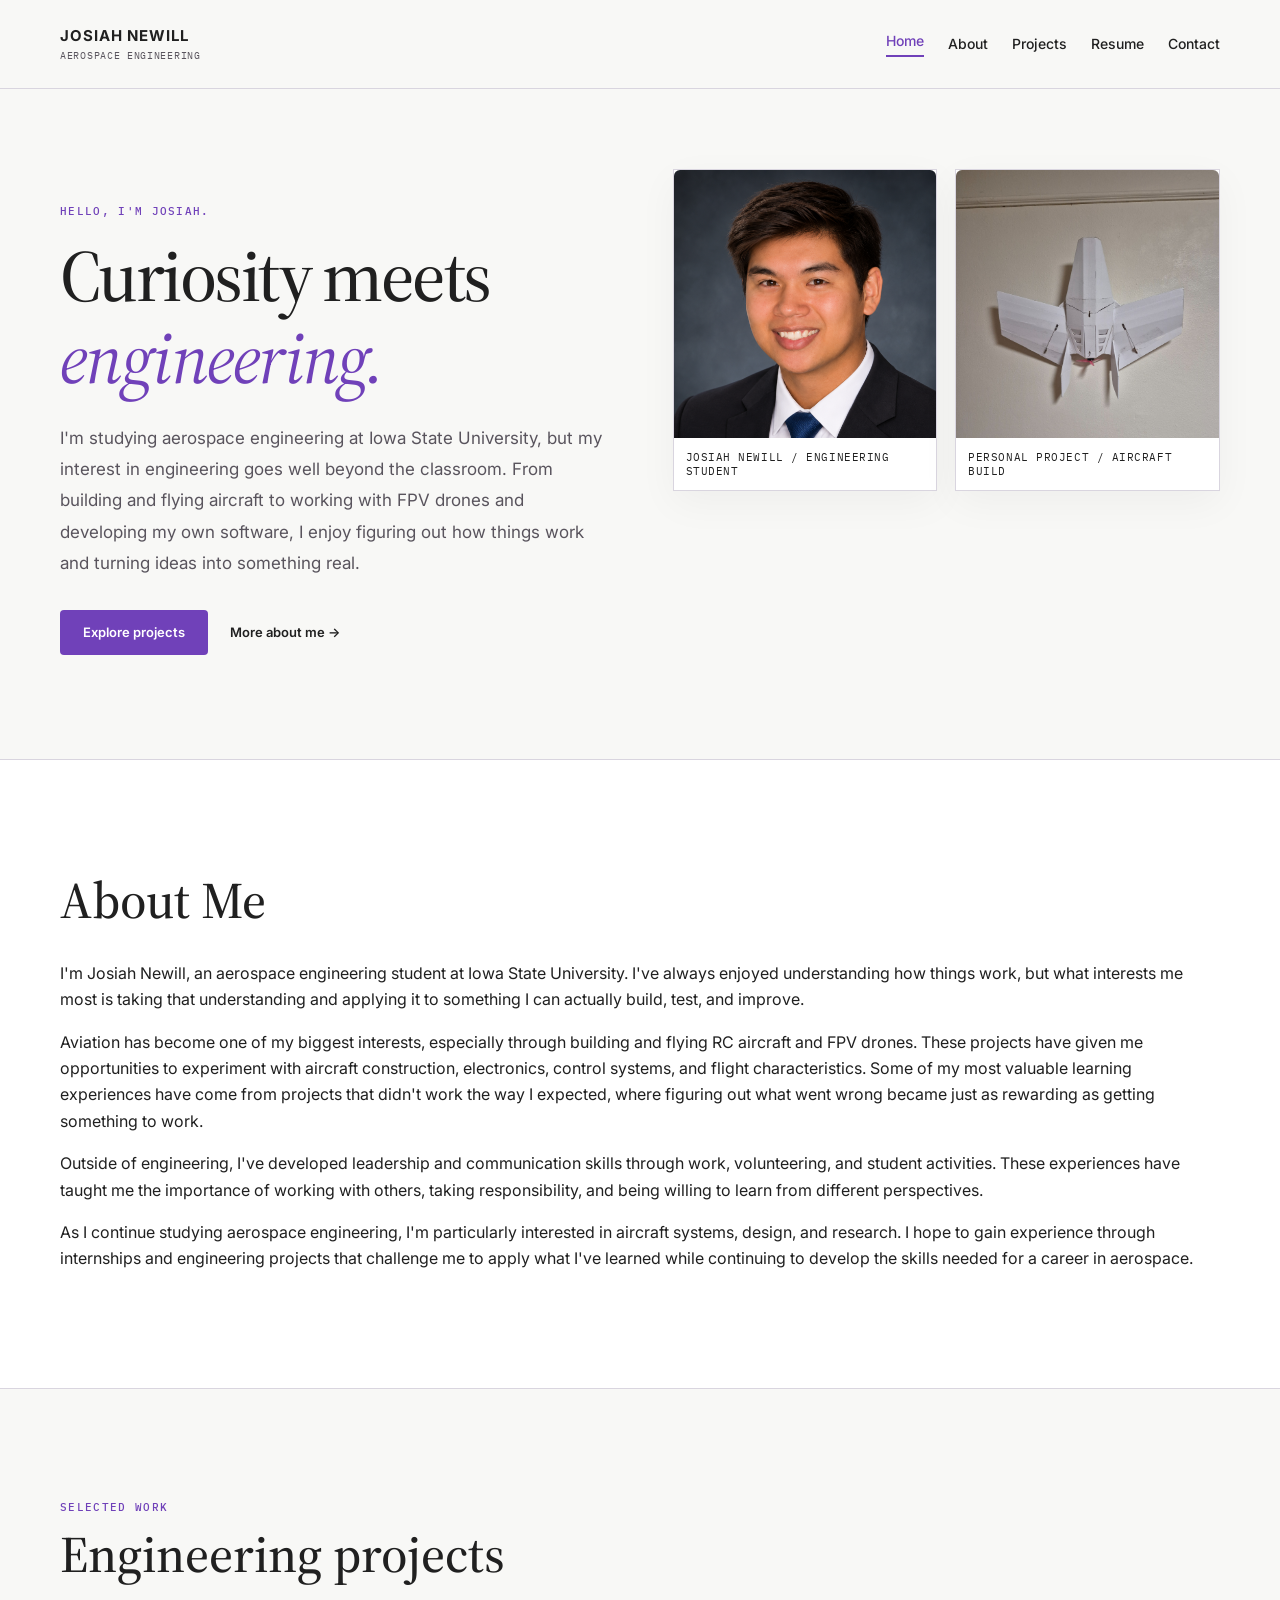
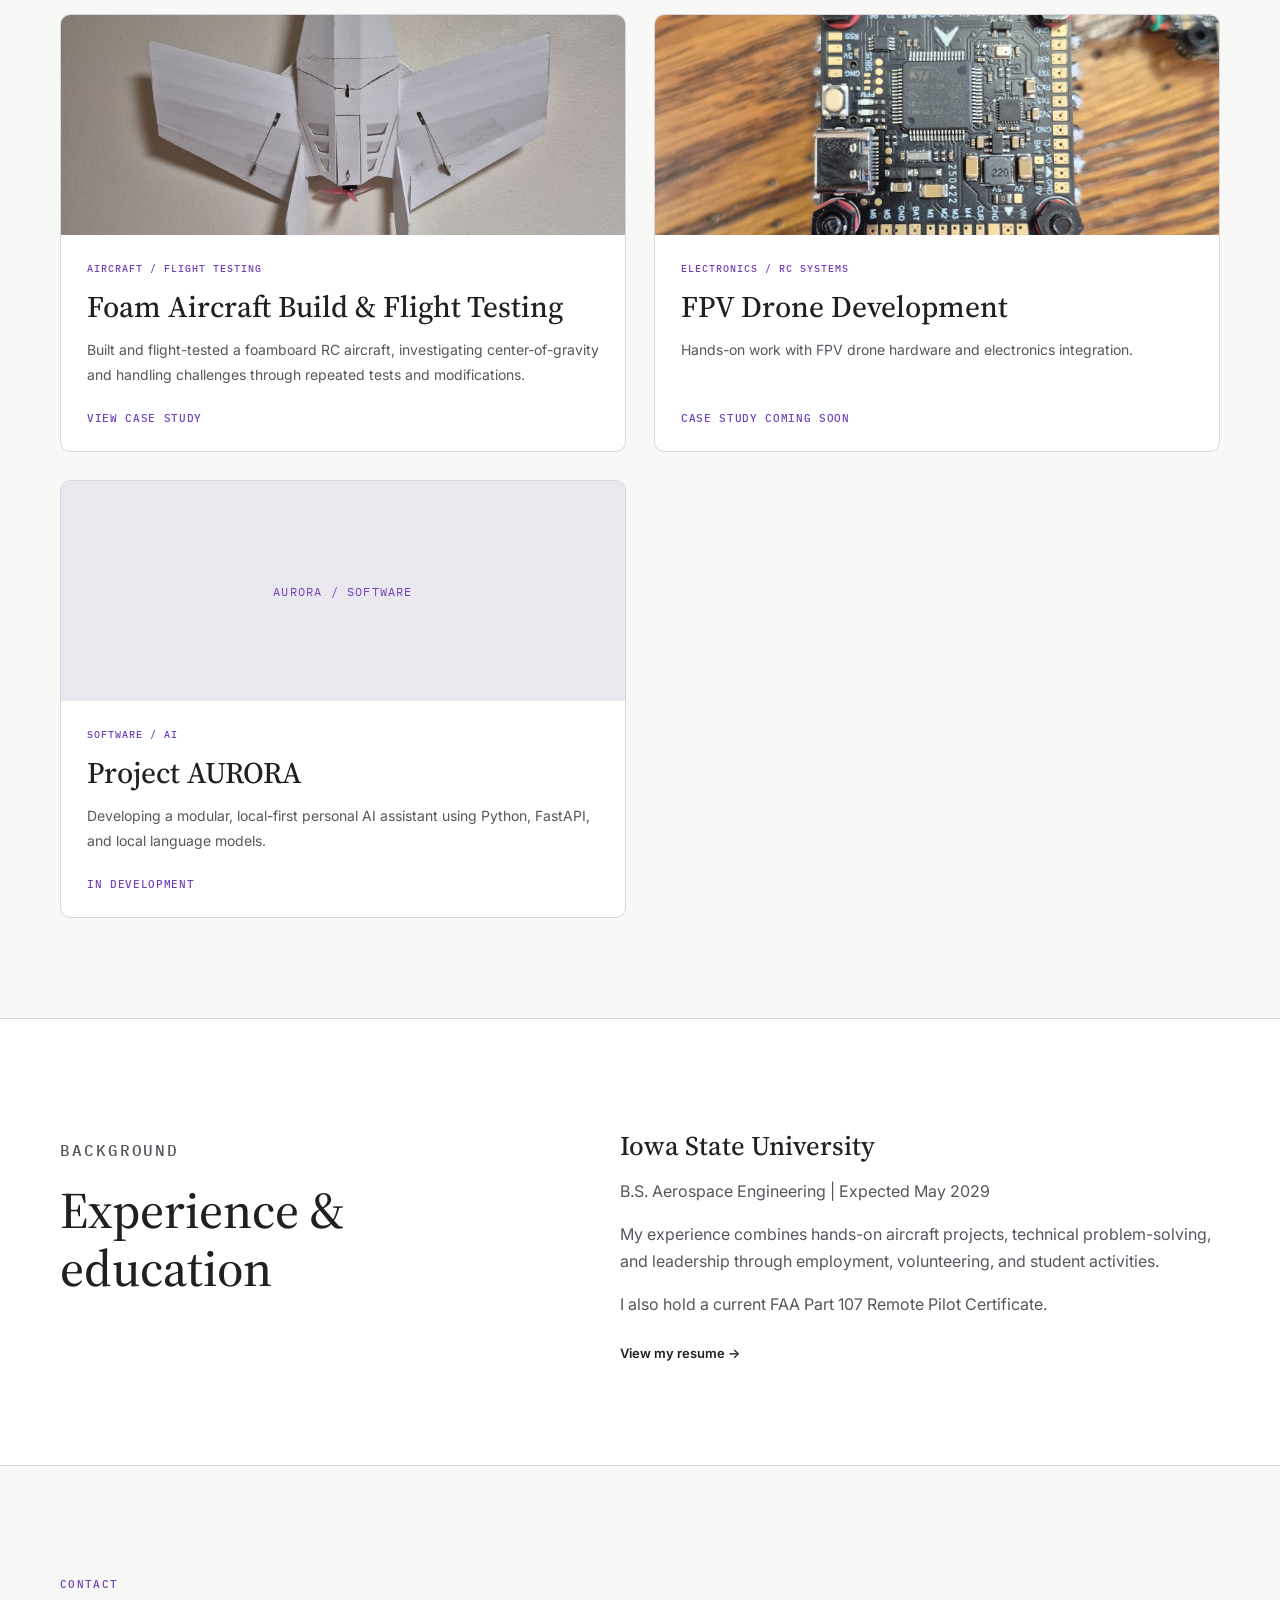
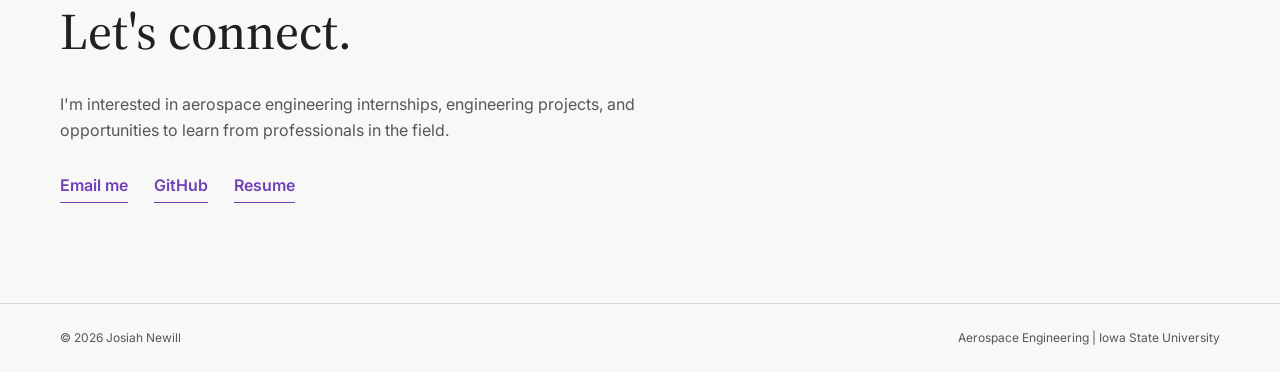
==== index.html @ d3ad71ed "Initial portfolio website deployment" ====
<!doctype html>
<html lang="en"><head><meta charset="utf-8"><meta name="viewport" content="width=device-width,initial-scale=1"><meta name="description" content="Josiah Newill  aerospace engineering student and hands-on builder."><title>Josiah Newill | Aerospace Engineering</title><link rel="preconnect" href="https://fonts.googleapis.com"><link rel="preconnect" href="https://fonts.gstatic.com" crossorigin><link href="https://fonts.googleapis.com/css2?family=Inter:wght@400;500;600;700&family=Source+Serif+4:wght@400;500;600&family=IBM+Plex+Mono:wght@400;500&display=swap" rel="stylesheet"><link rel="stylesheet" href="css/style.css"><script defer src="js/main.js"></script></head>
<body><header class="site-header">
  <nav class="container nav" aria-label="Main navigation">
    <a class="brand" href="index.html#home"><strong>JOSIAH NEWILL</strong><small>AEROSPACE ENGINEERING</small></a>
    <div class="nav-links">
      <a href="index.html#home" aria-current="page">Home</a>
      <a href="index.html#about">About</a>
      <a href="index.html#projects">Projects</a>
      <a href="resume.html">Resume</a>
      <a href="index.html#contact">Contact</a>
    </div>
  </nav>
</header>
<main><section id="home" class="hero container"><div class="hero-copy"><p class="eyebrow">HELLO, I'M JOSIAH.</p><h1>Curiosity meets <em>engineering.</em></h1><p class="hero-description">I'm studying aerospace engineering at Iowa State University, but my interest in engineering goes well beyond the classroom. From building and flying aircraft to working with FPV drones and developing my own software, I enjoy figuring out how things work and turning ideas into something real.</p><div class="actions"><a class="button" href="#projects">Explore projects</a><a class="text-link" href="#about">More about me &rarr;</a></div></div><div class="hero-gallery"><figure class="hero-photo portrait-photo"><img src="assets/portrait.png" alt="Portrait of Josiah Newill" data-fallback="Portrait photo"><figcaption>JOSIAH NEWILL / ENGINEERING STUDENT</figcaption></figure><figure class="hero-photo aircraft-photo"><img src="assets/foam-aircraft.jpg" alt="Foamboard RC aircraft" data-fallback="Foam aircraft photo"><figcaption>PERSONAL PROJECT / AIRCRAFT BUILD</figcaption></figure></div></section>
<section id="about" class="section alt">
  <div class="container">
    <div class="section-heading">
      <h2>About Me</h2>
    </div>

    <div class="about-narrative">
      <p>
        I'm Josiah Newill, an aerospace engineering student
        at Iowa State University. I've always enjoyed
        understanding how things work, but what interests
        me most is taking that understanding and applying
        it to something I can actually build, test, and improve.
      </p>

      <p>
        Aviation has become one of my biggest interests,
        especially through building and flying RC aircraft
        and FPV drones. These projects have given me
        opportunities to experiment with aircraft construction,
        electronics, control systems, and flight characteristics.
        Some of my most valuable learning experiences have come
        from projects that didn't work the way I expected,
        where figuring out what went wrong became just as
        rewarding as getting something to work.
      </p>

      <p>
        Outside of engineering, I've developed leadership
        and communication skills through work, volunteering,
        and student activities. These experiences have taught
        me the importance of working with others, taking
        responsibility, and being willing to learn from
        different perspectives.
      </p>

      <p>
        As I continue studying aerospace engineering,
        I'm particularly interested in aircraft systems,
        design, and research. I hope to gain experience
        through internships and engineering projects that
        challenge me to apply what I've learned while
        continuing to develop the skills needed for a
        career in aerospace.
      </p>
    </div>
  </div>
</section>
<section id="projects" class="section"><div class="container"><p class="eyebrow">SELECTED WORK</p><h2>Engineering projects</h2><div class="project-grid"><article class="project-card"><a class="project-card-link" href="projects/foam-aircraft.html"><div class="project-image"><img src="assets/foam-aircraft.jpg" alt="Foamboard aircraft" data-fallback="Foam Aircraft"></div><div class="project-content"><p class="eyebrow">AIRCRAFT / FLIGHT TESTING</p><h3>Foam Aircraft Build &amp; Flight Testing</h3><p>Built and flight-tested a foamboard RC aircraft, investigating center-of-gravity and handling challenges through repeated tests and modifications.</p><span class="project-details">VIEW CASE STUDY </span></div></a></article><article class="project-card"><div class="project-image"><img src="assets/fpv-electronics.jpg" alt="FPV drone electronics" data-fallback="FPV Drone"></div><div class="project-content"><p class="eyebrow">ELECTRONICS / RC SYSTEMS</p><h3>FPV Drone Development</h3><p>Hands-on work with FPV drone hardware and electronics integration.</p><span class="project-details">CASE STUDY COMING SOON</span></div></article><article class="project-card"><div class="project-image placeholder"><span>AURORA / SOFTWARE</span></div><div class="project-content"><p class="eyebrow">SOFTWARE / AI</p><h3>Project AURORA</h3><p>Developing a modular, local-first personal AI assistant using Python, FastAPI, and local language models.</p><span class="project-details">IN DEVELOPMENT</span></div></article></div></div></section>
<section id="resume" class="section alt">
  <div class="container section-grid">
    <div>
      <p class="eyebrow">BACKGROUND</p>
      <h2>Experience &amp; education</h2>
    </div>
    <div class="home-background">
      <h3>Iowa State University</h3>
      <p>B.S. Aerospace Engineering | Expected May 2029</p>
      <p>
        My experience combines hands-on aircraft projects,
        technical problem-solving, and leadership through
        employment, volunteering, and student activities.
      </p>
      <p>
        I also hold a current FAA Part 107 Remote Pilot Certificate.
      </p>
      <a class="text-link" href="resume.html">
        View my resume &rarr;
      </a>
    </div>
  </div>
</section>
<section id="contact" class="section">
  <div class="container contact">
    <p class="eyebrow">CONTACT</p>
    <h2>Let's connect.</h2>
    <p>
      I'm interested in aerospace engineering internships,
      engineering projects, and opportunities to learn
      from professionals in the field.
    </p>

    <div class="home-contact-links">
      <a href="mailto:josiah.newill3@gmail.com">
        Email me
      </a>
      <a href="https://github.com/JPNewill"
         target="_blank"
         rel="noopener noreferrer">
        GitHub
      </a>
      <a href="resume.html">
        Resume
      </a>
    </div>
  </div>
</section></main><footer class="footer">
  <div class="container footer-inner">
    <span>&copy; <span id="year"></span> Josiah Newill</span>
    <span>Aerospace Engineering | Iowa State University</span>
  </div>
</footer></body></html>
---- css/style.css ----
:root{--bg:#F8F8F6;--surface:#FFFFFF;--text:#202020;--muted:#59545D;--accent:#7041B9;--border:#D9D5DF}html[data-theme="dark"]{--bg:#151515;--surface:#242228;--text:#F2EFF5;--muted:#B9B2BF;--accent:#B18AE8;--border:#403B46}*{box-sizing:border-box}html{scroll-behavior:smooth}body{margin:0;background:var(--bg);color:var(--text);font-family:Inter,Arial,sans-serif;line-height:1.65}a{color:inherit;text-decoration:none}a:hover{color:var(--accent)}img{max-width:100%}.container{width:min(1160px,calc(100% - 44px));margin-inline:auto}.site-header{background:var(--bg);border-bottom:1px solid var(--border);position:sticky;top:0;z-index:10}.nav{display:flex;align-items:center;justify-content:space-between;gap:20px;min-height:82px}.brand{display:flex;flex-direction:column;line-height:1.35}.brand strong{font-size:14px;letter-spacing:.1em}.brand small{font:10px 'IBM Plex Mono',monospace;letter-spacing:.08em;color:var(--muted)}.nav-links{display:flex;gap:24px;flex-wrap:wrap;font-size:13px}.theme-toggle{border:1px solid var(--border);background:var(--surface);color:var(--text);border-radius:50%;width:38px;height:38px;cursor:pointer}.eyebrow{color:var(--accent);font:500 11px 'IBM Plex Mono',monospace;letter-spacing:.12em;text-transform:uppercase}h1,h2,h3{font-family:'Source Serif 4',Georgia,serif;font-weight:500;line-height:1.13}h1{font-size:clamp(44px,5.7vw,80px);letter-spacing:-.035em;margin:16px 0 24px}h1 em{color:var(--accent);font-weight:400}h2{font-size:clamp(35px,4vw,54px);margin:12px 0 30px}h3{font-size:27px;margin:12px 0}.hero{display:grid;grid-template-columns:1fr 1fr;gap:65px;align-items:center;min-height:670px;padding-block:75px}.hero-description{font-size:17px;color:var(--muted);max-width:590px;line-height:1.85}.actions{display:flex;align-items:center;gap:22px;flex-wrap:wrap;margin-top:30px}.button{display:inline-block;padding:12px 23px;background:var(--accent);color:#fff;border-radius:4px;font-weight:600;font-size:13px}.button:hover{color:#fff;filter:brightness(1.12)}.text-link{font-size:13px;font-weight:600}.hero-gallery{position:relative;min-height:510px}.hero-photo{margin:0;position:absolute;overflow:hidden;background:var(--surface);border:1px solid var(--border);box-shadow:0 12px 38px #0000000b}.hero-photo img{display:block;width:100%;height:100%;object-fit:cover}.hero-photo figcaption{position:absolute;bottom:0;left:0;right:0;background:var(--surface);font:10px 'IBM Plex Mono',monospace;padding:12px;letter-spacing:.03em}.portrait-photo{width:69%;height:440px;top:0;left:0}.portrait-photo img{object-position:center 30%}.aircraft-photo{width:58%;height:255px;bottom:0;right:0}.section{padding-block:100px}.alt{background:var(--surface);border-block:1px solid var(--border)}.section-grid{display:grid;grid-template-columns:1fr 1.25fr;gap:80px}.section-grid p{color:var(--muted);font-size:16px;line-height:1.9}.project-grid{display:grid;grid-template-columns:repeat(3,minmax(0,1fr));gap:24px}.project-card{background:var(--surface);border:1px solid var(--border);border-radius:7px;overflow:hidden}.project-card-link{display:block;height:100%}.project-image{height:220px;background:#e5e0eb;overflow:hidden}.project-image img{width:100%;height:100%;object-fit:cover;display:block}.project-image.placeholder{display:flex;align-items:center;justify-content:center;color:#7041B9;font:12px 'IBM Plex Mono',monospace;letter-spacing:.1em}.project-content{padding:24px}.project-content>p:not(.eyebrow){color:var(--muted);font-size:14px}.project-details{display:inline-block;margin-top:12px;color:var(--accent);font:500 11px 'IBM Plex Mono',monospace}.muted{color:var(--muted)}.contact{max-width:1160px}.contact>p:not(.eyebrow){max-width:600px;color:var(--muted)}.footer{border-top:1px solid var(--border);padding:24px 0}.footer-inner{display:flex;justify-content:space-between;gap:15px;color:var(--muted);font-size:12px}.case-study{padding-block:55px 110px}.back-link{color:var(--accent);font:500 12px 'IBM Plex Mono',monospace}.case-header{max-width:900px;padding-block:60px 45px}.case-header h1{font-size:clamp(44px,5.5vw,76px)}.case-lead{font-size:20px;line-height:1.75;color:var(--muted)}.case-hero-image{margin:0 0 75px}.case-hero-image img{display:block;width:100%;max-height:650px;object-fit:contain;background:var(--surface);border:1px solid var(--border);border-radius:10px}.case-hero-image figcaption{margin-top:12px;color:var(--muted);font-size:12px}.case-layout{display:grid;grid-template-columns:230px minmax(0,1fr);gap:85px;align-items:start}.case-sidebar{position:sticky;top:110px;border-top:1px solid var(--border);padding-top:20px}.case-sidebar dl{margin:0}.case-sidebar dt{margin-top:18px;color:var(--muted);font-size:12px}.case-sidebar dd{margin:3px 0;font-size:14px;font-weight:500}.case-body{max-width:740px}.case-narrative{padding-bottom:45px}.case-narrative p{font-size:16px;line-height:1.95;color:var(--muted);margin:0 0 24px}.spec-section{padding-block:45px 55px;border-top:1px solid var(--border)}.spec-section h2{font-size:clamp(30px,3vw,42px)}.spec-table-wrap{overflow-x:auto}.spec-table{width:100%;border-collapse:collapse;font-size:14px}.spec-table th,.spec-table td{padding:13px 10px;border-bottom:1px solid var(--border);text-align:left}.spec-table th{width:42%;color:var(--muted);font-weight:500}.missing-image{display:flex!important;align-items:center;justify-content:center;background:var(--surface);color:var(--muted);font:12px 'IBM Plex Mono',monospace;padding:25px;text-align:center;min-height:100%}.project-card-link:focus-visible,.back-link:focus-visible,.theme-toggle:focus-visible{outline:3px solid var(--accent);outline-offset:3px}@media(max-width:900px){.hero{grid-template-columns:1fr;gap:30px}.hero-gallery{min-height:470px;max-width:650px;width:100%}.project-grid{grid-template-columns:repeat(2,minmax(0,1fr))}.case-layout{grid-template-columns:1fr;gap:35px}.case-sidebar{position:static}.section-grid{grid-template-columns:1fr;gap:10px}}@media(max-width:600px){.nav{flex-wrap:wrap;padding-block:14px}.nav-links{order:3;width:100%;gap:15px}.hero{padding-block:50px;min-height:0}.hero-gallery{min-height:350px}.portrait-photo{height:315px}.aircraft-photo{height:175px}.section{padding-block:70px}.project-grid{grid-template-columns:1fr}.case-header{padding-block:40px}.case-hero-image{margin-bottom:45px}.footer-inner{flex-wrap:wrap}}

/* BEGIN NON-OVERLAPPING HERO */

/* Two photographs in a clean grid */
.hero-gallery {
    display: grid !important;
    grid-template-columns: repeat(2, minmax(0, 1fr)) !important;
    gap: 18px !important;
    align-items: start !important;
    position: relative;
}

/* Remove overlapping and offsets */
.hero-gallery .hero-photo {
    position: relative !important;
    top: auto !important;
    right: auto !important;
    bottom: auto !important;
    left: auto !important;
    transform: none !important;
    margin: 0 !important;
    width: 100% !important;
    max-width: none !important;
    min-width: 0 !important;
    height: auto !important;
    grid-column: auto !important;
    grid-row: auto !important;
}

/* Consistent image presentation */
.hero-gallery .hero-photo img {
    display: block;
    width: 100%;
    height: 320px;
    object-fit: cover;
    border-radius: 6px;
}

/* Keep portrait centered */
.hero-gallery .portrait-photo img {
    object-position: center 25%;
}

/* Show aircraft clearly */
.hero-gallery .aircraft-photo img {
    object-position: center;
}

/* Captions */
.hero-gallery figcaption {
    margin-top: 10px;
    font-size: 11px;
    letter-spacing: 0.05em;
}

/* Mobile layout */
@media (max-width: 650px) {
    .hero-gallery {
        grid-template-columns: 1fr !important;
    }

    .hero-gallery .hero-photo img {
        height: 300px;
    }
}

/* END NON-OVERLAPPING HERO */

/* BEGIN REFINED PROJECT CARDS */

/* Project gallery */
.project-grid {
    display: grid;
    grid-template-columns: repeat(2, minmax(0, 1fr));
    gap: 28px;
    align-items: stretch;
}

/* Individual cards */
.project-grid .project-card {
    display: flex;
    flex-direction: column;
    min-width: 0;
    height: 100%;
    overflow: hidden;
    border: 1px solid var(--border, #D9D5DF);
    border-radius: 10px;
    background: var(--surface, #FFFFFF);
    transition:
        transform 0.25s ease,
        box-shadow 0.25s ease,
        border-color 0.25s ease;
}

.project-grid .project-card:hover {
    transform: translateY(-4px);
    border-color: var(--accent, #7041B9);
    box-shadow: 0 14px 34px rgba(0, 0, 0, 0.08);
}

/* Keep linked cards fully clickable */
.project-grid .project-card-link {
    display: flex;
    flex-direction: column;
    flex: 1;
    height: 100%;
    color: inherit;
    text-decoration: none;
}

/* Image area */
.project-grid .project-image {
    display: flex;
    align-items: center;
    justify-content: center;
    width: 100%;
    aspect-ratio: 16 / 10;
    overflow: hidden;
    background: #EAE7EF;
    border-radius: 0;
}

/* Photographs */
.project-grid .project-image img,
.project-grid .project-image-photo img {
    display: block;
    width: 100%;
    height: 100%;
    aspect-ratio: auto;
    object-fit: cover;
    transition: transform 0.35s ease;
}

.project-grid .project-card:hover .project-image img {
    transform: scale(1.025);
}

/* Text content */
.project-grid .project-content {
    display: flex;
    flex-direction: column;
    flex: 1;
    padding: 26px;
}

.project-grid .project-content .eyebrow {
    margin: 0 0 12px;
    color: var(--accent, #7041B9);
    font-family: "IBM Plex Mono", monospace;
    font-size: 10px;
    font-weight: 500;
    letter-spacing: 0.1em;
    line-height: 1.6;
}

.project-grid .project-content h3 {
    margin: 0 0 12px;
    font-family: "Source Serif 4", Georgia, serif;
    font-size: clamp(24px, 2.5vw, 30px);
    font-weight: 500;
    line-height: 1.2;
}

.project-grid .project-content p:not(.eyebrow) {
    margin: 0;
    color: var(--muted, #59545D);
    font-family: Inter, sans-serif;
    font-size: 14px;
    line-height: 1.8;
}

/* Case study link */
.project-grid .project-details {
    display: inline-block;
    margin-top: auto;
    padding-top: 24px;
    color: var(--accent, #7041B9);
    font-family: "IBM Plex Mono", monospace;
    font-size: 11px;
    font-weight: 500;
    letter-spacing: 0.06em;
}

/* Keyboard accessibility */
.project-grid .project-card-link:focus-visible {
    outline: 3px solid var(--accent, #7041B9);
    outline-offset: -3px;
}

/* Dark theme support */
[data-theme="dark"] .project-grid .project-card {
    background: var(--surface, #242228);
}

[data-theme="dark"] .project-grid .project-card:hover {
    box-shadow: 0 14px 34px rgba(0, 0, 0, 0.3);
}

/* Tablet and mobile */
@media (max-width: 750px) {
    .project-grid {
        grid-template-columns: 1fr;
        gap: 22px;
    }

    .project-grid .project-content {
        padding: 22px;
    }
}

/* Reduced-motion preference */
@media (prefers-reduced-motion: reduce) {
    .project-grid .project-card,
    .project-grid .project-image img {
        transition: none;
    }
}

/* END REFINED PROJECT CARDS */


/* BEGIN PORTFOLIO NAV REFINEMENT */
.nav-links a[aria-current="page"] {
  color: #7041b9;
  font-weight: 600;
}

.nav-links a[aria-current="page"]::after {
  content: "";
  display: block;
  height: 2px;
  background: #7041b9;
  margin-top: 5px;
}

.nav-links a:focus-visible,
.brand:focus-visible {
  outline: 2px solid #7041b9;
  outline-offset: 5px;
}
/* END PORTFOLIO NAV REFINEMENT */

/* BEGIN CONSISTENT PORTFOLIO HEADER */
.site-header {
  width: 100%;
}

.site-header .nav {
  min-height: 88px;
  display: flex;
  align-items: center;
  justify-content: space-between;
  gap: 24px;
}

.site-header .brand {
  display: flex;
  flex-direction: column;
  text-decoration: none;
  line-height: 1.2;
}

.site-header .brand strong {
  font-family: "Inter", sans-serif;
  font-size: 15px;
  font-weight: 700;
  letter-spacing: 0.06em;
}

.site-header .brand small {
  font-family: "IBM Plex Mono", monospace;
  font-size: 10px;
  font-weight: 400;
  letter-spacing: 0.07em;
  margin-top: 4px;
}

.site-header .nav-links {
  display: flex;
  align-items: center;
  gap: 24px;
}

.site-header .nav-links a {
  font-family: "Inter", sans-serif;
  font-size: 14px;
  font-weight: 500;
  line-height: 1.4;
  text-decoration: none;
}

@media (max-width: 700px) {
  .site-header .nav {
    min-height: 0;
    padding-top: 18px;
    padding-bottom: 18px;
    flex-wrap: wrap;
  }

  .site-header .nav-links {
    gap: 14px;
    flex-wrap: wrap;
  }

  .site-header .nav-links a {
    font-size: 13px;
  }
}
/* END CONSISTENT PORTFOLIO HEADER */

/* BEGIN HOMEPAGE REFINEMENT */
.home-background p {
  line-height: 1.7;
  margin-bottom: 16px;
}

.home-background .text-link {
  display: inline-block;
  margin-top: 8px;
}

.home-contact-links {
  display: flex;
  flex-wrap: wrap;
  gap: 14px 26px;
  margin-top: 28px;
}

.home-contact-links a {
  color: #7041b9;
  font-weight: 600;
  text-decoration: none;
  border-bottom: 1px solid currentColor;
  padding-bottom: 4px;
}

.home-contact-links a:hover {
  color: #542e92;
}

.home-contact-links a:focus-visible {
  outline: 2px solid #7041b9;
  outline-offset: 5px;
}

@media (max-width: 600px) {
  .home-contact-links {
    flex-direction: column;
    align-items: flex-start;
    gap: 16px;
  }
}
/* END HOMEPAGE REFINEMENT */
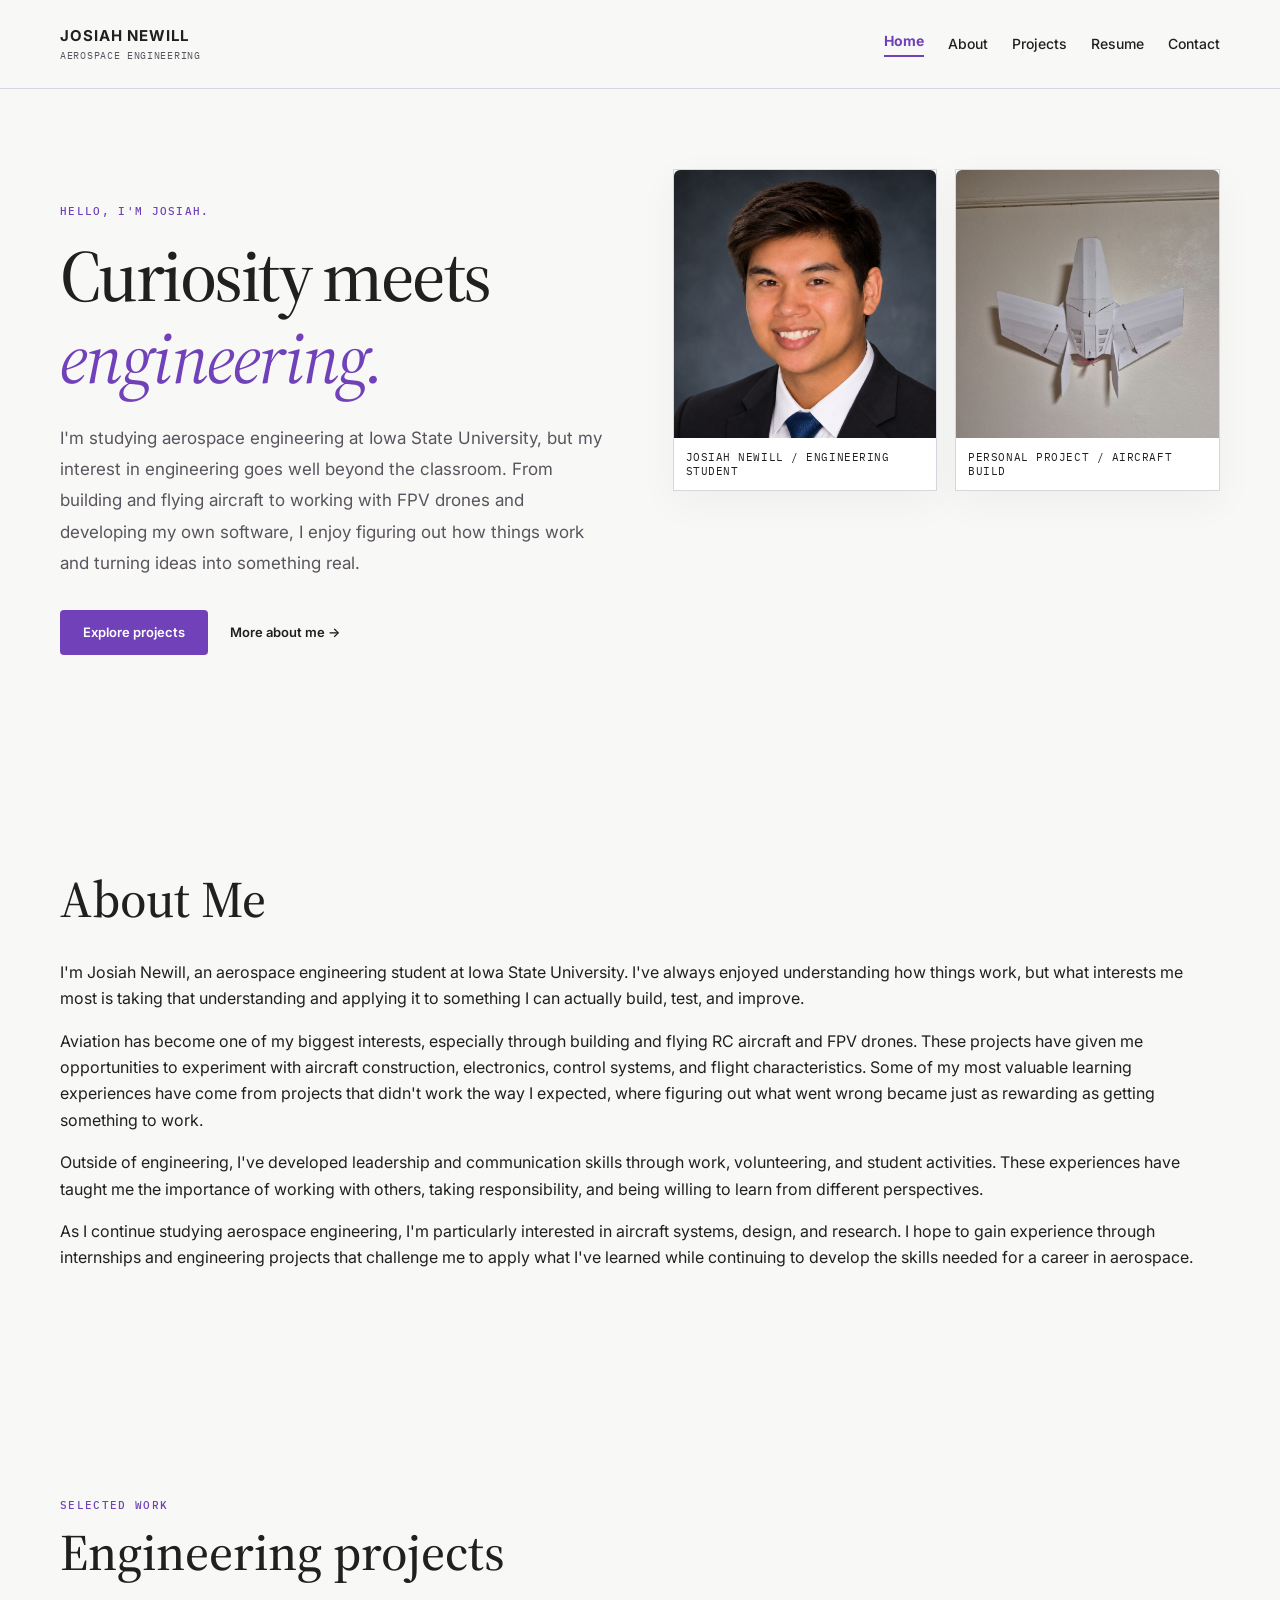
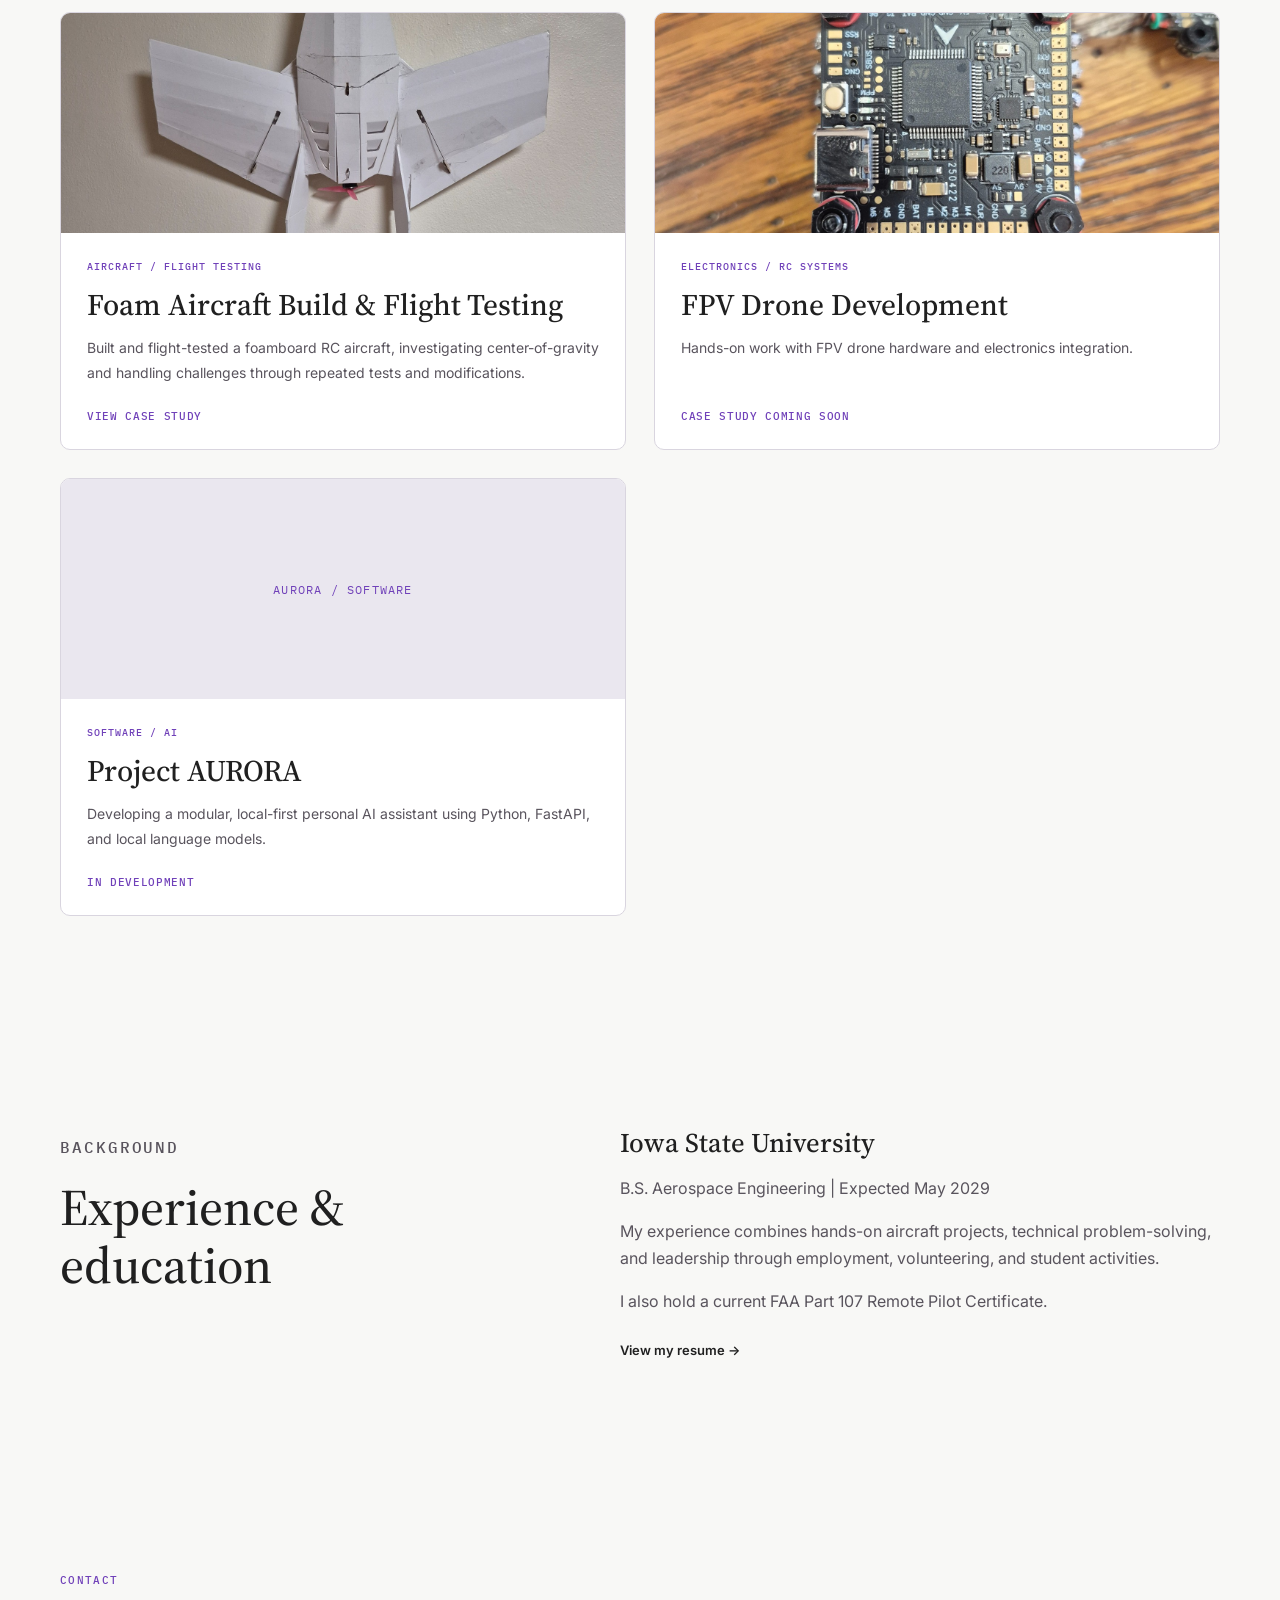
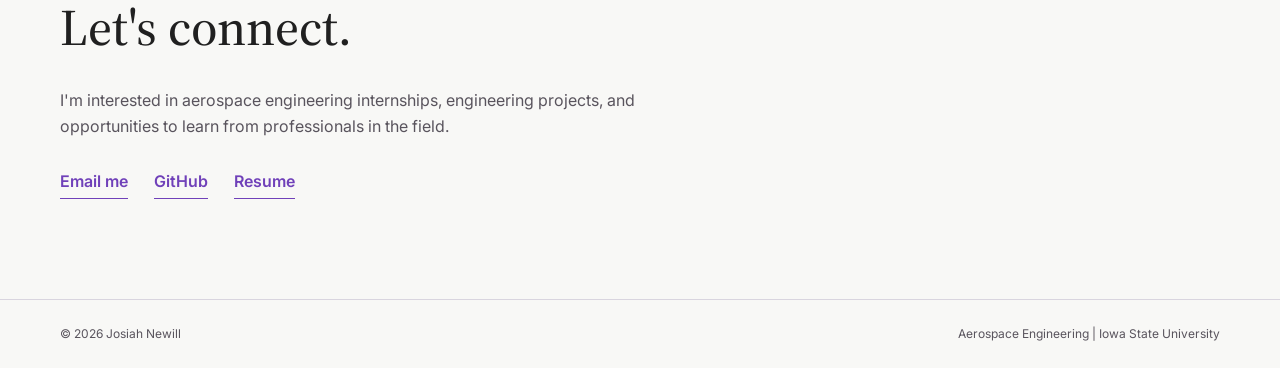
==== commit a526f5a1: "Update portfolio 2026-11-12 21:16" ====
--- a/index.html
+++ b/index.html
@@ -1,18 +1,34 @@
 <!doctype html>
-<html lang="en"><head><meta charset="utf-8"><meta name="viewport" content="width=device-width,initial-scale=1"><meta name="description" content="Josiah Newill  aerospace engineering student and hands-on builder."><title>Josiah Newill | Aerospace Engineering</title><link rel="preconnect" href="https://fonts.googleapis.com"><link rel="preconnect" href="https://fonts.gstatic.com" crossorigin><link href="https://fonts.googleapis.com/css2?family=Inter:wght@400;500;600;700&family=Source+Serif+4:wght@400;500;600&family=IBM+Plex+Mono:wght@400;500&display=swap" rel="stylesheet"><link rel="stylesheet" href="css/style.css"><script defer src="js/main.js"></script></head>
+<html lang="en"><head><meta charset="utf-8"><meta name="viewport" content="width=device-width,initial-scale=1"><meta name="description" content="Josiah Newill  aerospace engineering student and hands-on builder."><title>Josiah Newill | Aerospace Engineering</title><link rel="preconnect" href="https://fonts.googleapis.com"><link rel="preconnect" href="https://fonts.gstatic.com" crossorigin><link href="https://fonts.googleapis.com/css2?family=Inter:wght@400;500;600;700&family=Source+Serif+4:wght@400;500;600&family=IBM+Plex+Mono:wght@400;500&display=swap" rel="stylesheet"><link rel="stylesheet" href="css/style.css"><script defer src="js/main.js"></script>
+<link rel="canonical" href="https://jpnewill.com/">
+<link rel="icon" type="image/svg+xml" href="assets/JN_monogram_violet.svg?v=20261113">
+
+<meta property="og:type" content="website">
+<meta property="og:site_name" content="Josiah Newill">
+<meta property="og:title" content="Josiah Newill | Aerospace Engineering">
+<meta property="og:description" content="Explore the engineering portfolio, aircraft projects, and technical experience of Josiah Newill, an aerospace engineering student at Iowa State University.">
+<meta property="og:url" content="https://jpnewill.com/">
+<meta property="og:image" content="https://jpnewill.com/assets/portrait.png">
+<meta property="og:image:alt" content="Josiah Newill engineering portfolio">
+
+<meta name="twitter:card" content="summary_large_image">
+<meta name="twitter:title" content="Josiah Newill | Aerospace Engineering">
+<meta name="twitter:description" content="Explore the engineering portfolio, aircraft projects, and technical experience of Josiah Newill, an aerospace engineering student at Iowa State University.">
+<meta name="twitter:image" content="https://jpnewill.com/assets/portrait.png">
+</head>
 <body><header class="site-header">
   <nav class="container nav" aria-label="Main navigation">
-    <a class="brand" href="index.html#home"><strong>JOSIAH NEWILL</strong><small>AEROSPACE ENGINEERING</small></a>
+    <a class="brand" href="/"><strong>JOSIAH NEWILL</strong><small>AEROSPACE ENGINEERING</small></a>
     <div class="nav-links">
-      <a href="index.html#home" aria-current="page">Home</a>
-      <a href="index.html#about">About</a>
-      <a href="index.html#projects">Projects</a>
-      <a href="resume.html">Resume</a>
-      <a href="index.html#contact">Contact</a>
+      <a href="/" aria-current="page">Home</a>
+      <a href="/about">About</a>
+      <a href="/projects">Projects</a>
+      <a href="/resume">Resume</a>
+      <a href="/contact">Contact</a>
     </div>
   </nav>
 </header>
-<main><section id="home" class="hero container"><div class="hero-copy"><p class="eyebrow">HELLO, I'M JOSIAH.</p><h1>Curiosity meets <em>engineering.</em></h1><p class="hero-description">I'm studying aerospace engineering at Iowa State University, but my interest in engineering goes well beyond the classroom. From building and flying aircraft to working with FPV drones and developing my own software, I enjoy figuring out how things work and turning ideas into something real.</p><div class="actions"><a class="button" href="#projects">Explore projects</a><a class="text-link" href="#about">More about me &rarr;</a></div></div><div class="hero-gallery"><figure class="hero-photo portrait-photo"><img src="assets/portrait.png" alt="Portrait of Josiah Newill" data-fallback="Portrait photo"><figcaption>JOSIAH NEWILL / ENGINEERING STUDENT</figcaption></figure><figure class="hero-photo aircraft-photo"><img src="assets/foam-aircraft.jpg" alt="Foamboard RC aircraft" data-fallback="Foam aircraft photo"><figcaption>PERSONAL PROJECT / AIRCRAFT BUILD</figcaption></figure></div></section>
+<main><section id="home" class="hero container"><div class="hero-copy"><p class="eyebrow">HELLO, I'M JOSIAH.</p><h1>Curiosity meets <em>engineering.</em></h1><p class="hero-description">I'm studying aerospace engineering at Iowa State University, but my interest in engineering goes well beyond the classroom. From building and flying aircraft to working with FPV drones and developing my own software, I enjoy figuring out how things work and turning ideas into something real.</p><div class="actions"><a class="button" href="/projects">Explore projects</a><a class="text-link" href="/about">More about me &rarr;</a></div></div><div class="hero-gallery"><figure class="hero-photo portrait-photo"><img src="assets/portrait.png" alt="Portrait of Josiah Newill" data-fallback="Portrait photo"><figcaption>JOSIAH NEWILL / ENGINEERING STUDENT</figcaption></figure><figure class="hero-photo aircraft-photo"><img src="assets/foam-aircraft.jpg" alt="Foamboard RC aircraft" data-fallback="Foam aircraft photo"><figcaption>PERSONAL PROJECT / AIRCRAFT BUILD</figcaption></figure></div></section>
 <section id="about" class="section alt">
   <div class="container">
     <div class="section-heading">
@@ -79,7 +95,7 @@
       <p>
         I also hold a current FAA Part 107 Remote Pilot Certificate.
       </p>
-      <a class="text-link" href="resume.html">
+      <a class="text-link" href="/resume">
         View my resume &rarr;
       </a>
     </div>
@@ -104,7 +120,7 @@
          rel="noopener noreferrer">
         GitHub
       </a>
-      <a href="resume.html">
+      <a href="/resume">
         Resume
       </a>
     </div>
--- a/css/style.css
+++ b/css/style.css
@@ -351,4 +351,49 @@
     gap: 16px;
   }
 }
-/* END HOMEPAGE REFINEMENT */+/* END HOMEPAGE REFINEMENT */
+/* BEGIN PORTFOLIO V2 RELEASE 1 */
+.page-intro{max-width:950px}.page-intro h1{margin-bottom:24px}.page-lead{font-size:clamp(18px,2vw,22px);color:var(--muted);max-width:790px;line-height:1.75}.page-prose{max-width:720px}.page-prose p{color:var(--muted);line-height:1.9;margin:0 0 22px}.gallery-heading{font-size:clamp(29px,3vw,42px);margin:50px 0 24px}.contact-options{display:grid;grid-template-columns:repeat(3,minmax(0,1fr));gap:18px;margin-top:50px}.contact-option{border:1px solid var(--border);background:var(--surface);border-radius:9px;padding:25px;display:flex;flex-direction:column;gap:14px}.contact-option strong{font-size:16px}.contact-option:hover{border-color:var(--accent)}.nav-links a[aria-current="page"]{color:var(--accent);font-weight:700}.nav-links a:focus-visible,.contact-option:focus-visible{outline:2px solid var(--accent);outline-offset:4px}
+@media(max-width:700px){.contact-options{grid-template-columns:1fr}.gallery-heading{margin-top:35px}}
+/* END PORTFOLIO V2 RELEASE 1 */
+/* PORTFOLIO V2 CONSISTENT BACKGROUND */
+body,
+main,
+.section,
+.section.alt,
+.site-header,
+.footer {
+    background-color: var(--bg);
+}
+
+/* Keep cards visually distinct from the background */
+.project-card,
+.contact-option {
+    background-color: var(--surface);
+}
+/* PORTFOLIO V2 SECTION DIVIDERS START */
+
+/* Remove horizontal lines between main content sections */
+main > section,
+main section,
+.section,
+.section + .section {
+    border-top: none !important;
+    border-bottom: none !important;
+}
+
+/* Hide explicit horizontal rules in main content */
+main hr,
+main .divider,
+main .section-divider {
+    display: none !important;
+}
+
+/* Remove decorative lines generated around sections */
+main section::before,
+main section::after {
+    border-top: none !important;
+    border-bottom: none !important;
+}
+
+/* PORTFOLIO V2 SECTION DIVIDERS END */
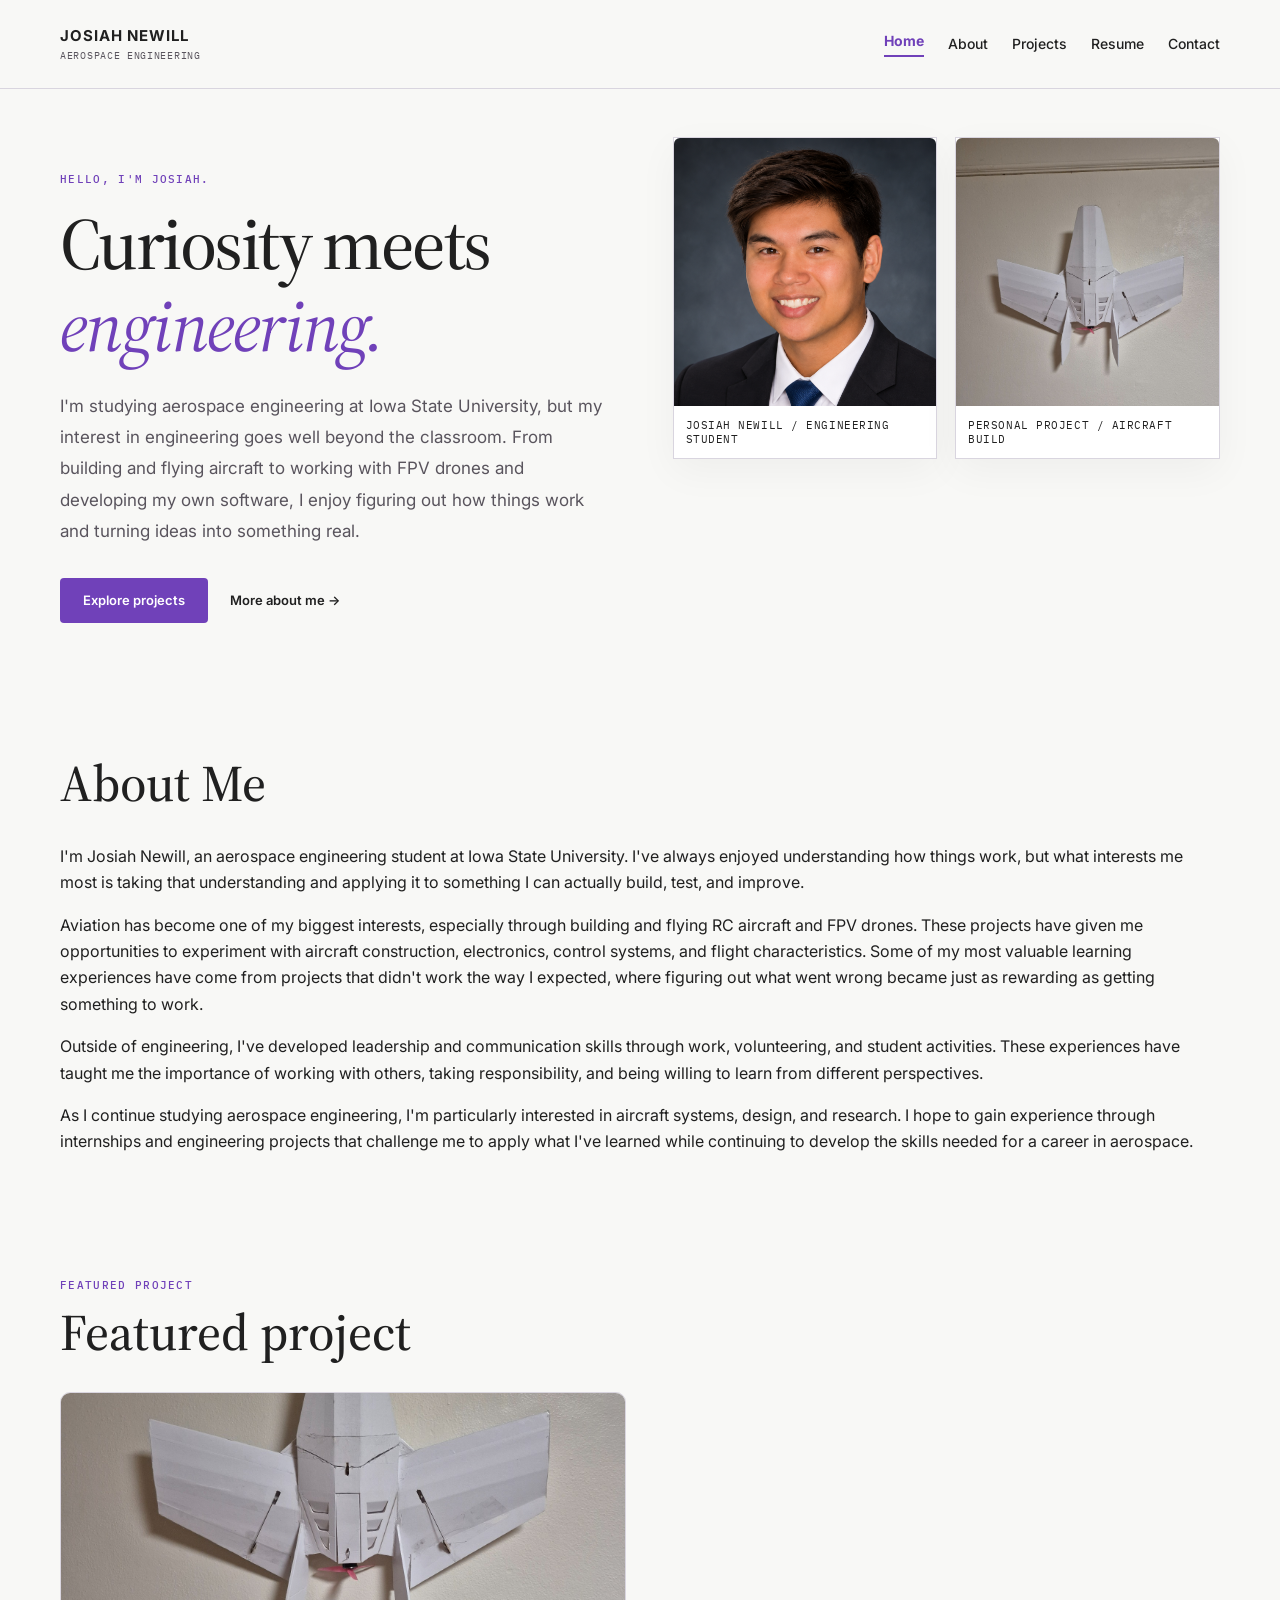
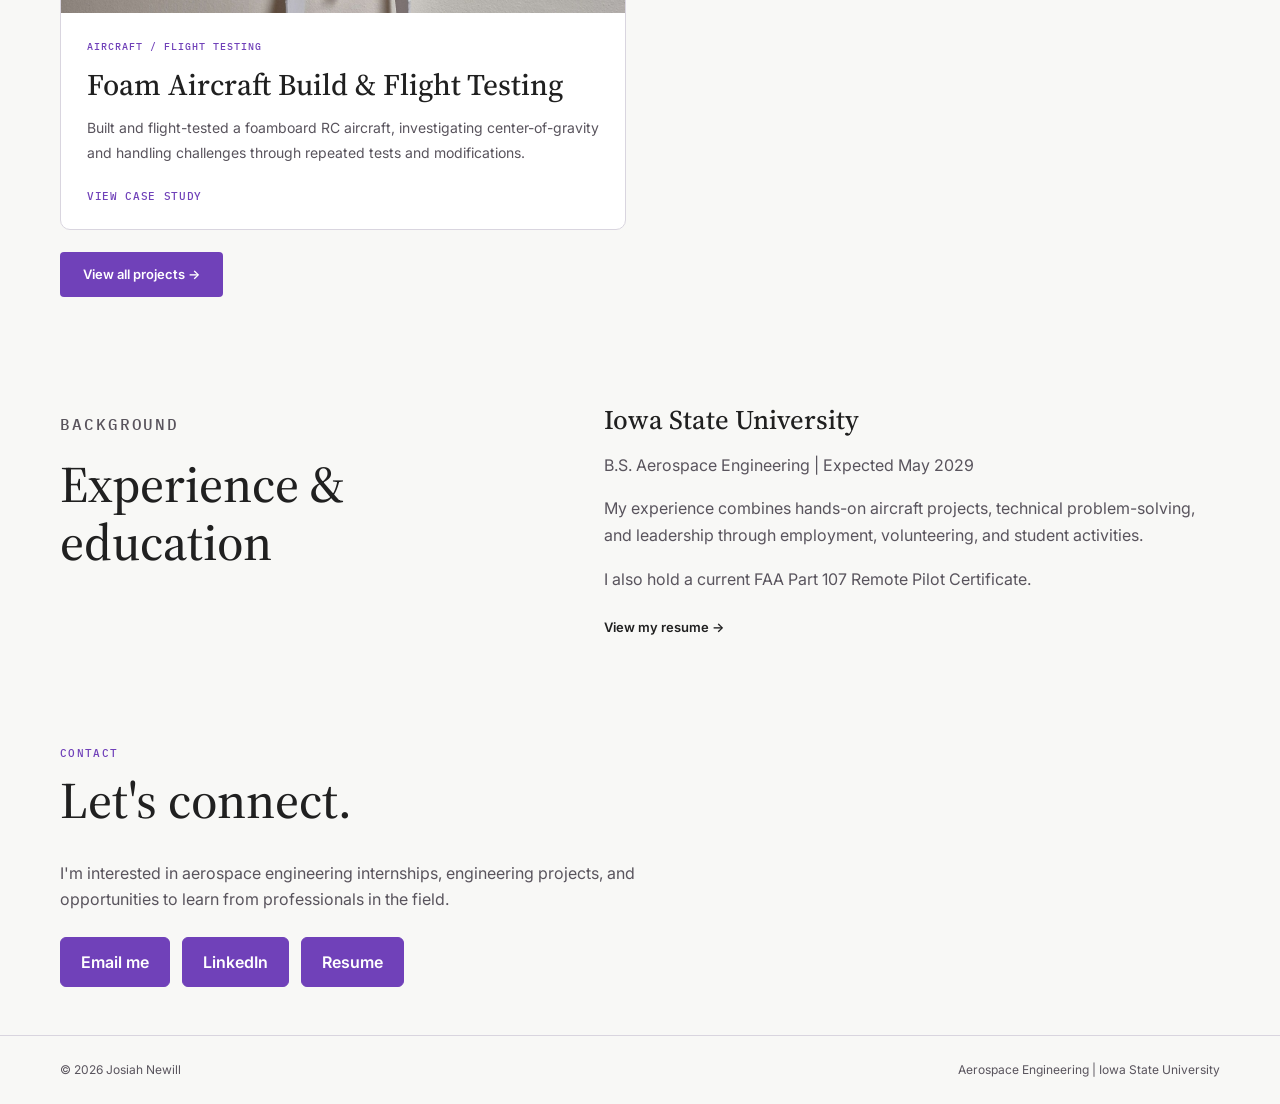
==== commit 6da3102e: "Update portfolio 2026-11-12 21:22" ====
--- a/index.html
+++ b/index.html
@@ -77,7 +77,7 @@
     </div>
   </div>
 </section>
-<section id="projects" class="section"><div class="container"><p class="eyebrow">SELECTED WORK</p><h2>Engineering projects</h2><div class="project-grid"><article class="project-card"><a class="project-card-link" href="projects/foam-aircraft.html"><div class="project-image"><img src="assets/foam-aircraft.jpg" alt="Foamboard aircraft" data-fallback="Foam Aircraft"></div><div class="project-content"><p class="eyebrow">AIRCRAFT / FLIGHT TESTING</p><h3>Foam Aircraft Build &amp; Flight Testing</h3><p>Built and flight-tested a foamboard RC aircraft, investigating center-of-gravity and handling challenges through repeated tests and modifications.</p><span class="project-details">VIEW CASE STUDY </span></div></a></article><article class="project-card"><div class="project-image"><img src="assets/fpv-electronics.jpg" alt="FPV drone electronics" data-fallback="FPV Drone"></div><div class="project-content"><p class="eyebrow">ELECTRONICS / RC SYSTEMS</p><h3>FPV Drone Development</h3><p>Hands-on work with FPV drone hardware and electronics integration.</p><span class="project-details">CASE STUDY COMING SOON</span></div></article><article class="project-card"><div class="project-image placeholder"><span>AURORA / SOFTWARE</span></div><div class="project-content"><p class="eyebrow">SOFTWARE / AI</p><h3>Project AURORA</h3><p>Developing a modular, local-first personal AI assistant using Python, FastAPI, and local language models.</p><span class="project-details">IN DEVELOPMENT</span></div></article></div></div></section>
+<section id="projects" class="section"><div class="container"><p class="eyebrow">FEATURED PROJECT</p><h2>Featured project</h2><div class="project-grid"><article class="project-card"><a class="project-card-link" href="projects/foam-aircraft.html"><div class="project-image"><img src="assets/foam-aircraft.jpg" alt="Foamboard aircraft" data-fallback="Foam Aircraft"></div><div class="project-content"><p class="eyebrow">AIRCRAFT / FLIGHT TESTING</p><h3>Foam Aircraft Build &amp; Flight Testing</h3><p>Built and flight-tested a foamboard RC aircraft, investigating center-of-gravity and handling challenges through repeated tests and modifications.</p><span class="project-details">VIEW CASE STUDY </span></div></a></article></div></div><div class="container home-project-more"><a class="button" href="/projects">View all projects &rarr;</a></div></section>
 <section id="resume" class="section alt">
   <div class="container section-grid">
     <div>
@@ -112,15 +112,15 @@
     </p>
 
     <div class="home-contact-links">
-      <a href="mailto:josiah.newill3@gmail.com">
+      <a class="contact-button" href="mailto:josiah.newill3@gmail.com">
         Email me
       </a>
-      <a href="https://github.com/JPNewill"
+      <a class="contact-button" href="https://www.linkedin.com/in/josiah-newill-9aa092443"
          target="_blank"
          rel="noopener noreferrer">
-        GitHub
+        LinkedIn
       </a>
-      <a href="/resume">
+      <a class="contact-button" href="/resume">
         Resume
       </a>
     </div>
--- a/css/style.css
+++ b/css/style.css
@@ -396,4 +396,43 @@
     border-bottom: none !important;
 }
 
-/* PORTFOLIO V2 SECTION DIVIDERS END */+/* PORTFOLIO V2 SECTION DIVIDERS END */
+/* BEGIN PORTFOLIO V2 VISUAL FIXES */
+/* One page background in both themes; cards retain a contrasting surface. */
+html, body, main, .section, .section.alt, .alt, .site-header, .footer {
+  background-color: var(--bg) !important;
+}
+.section.alt, .alt { border-top: 0 !important; border-bottom: 0 !important; }
+main > section { border-top: 0 !important; border-bottom: 0 !important; }
+/* Reduce excessive gaps without collapsing content or breaking mobile layout. */
+.section { padding-block: 48px !important; }
+.hero { min-height: 0 !important; padding-block: 48px !important; }
+.section-grid { gap: clamp(20px, 4vw, 54px) !important; }
+.page-intro { margin-bottom: 0 !important; }
+.page-intro h1 { margin-bottom: 16px !important; }
+.gallery-heading { margin: 32px 0 18px !important; }
+.home-project-more { margin-top: 22px; }
+main hr, main .section-divider { display: none !important; }
+/* Consistent button appearance for contact destinations. */
+.home-contact-links { display: flex; flex-wrap: wrap; gap: 12px; margin-top: 24px; }
+.home-contact-links a, .home-contact-links .contact-button {
+  display: inline-flex; align-items: center; justify-content: center;
+  min-height: 44px; padding: 11px 20px; border-radius: 6px;
+  background: var(--accent); color: #fff !important;
+  border: 1px solid var(--accent); font-weight: 600; text-decoration: none;
+}
+.home-contact-links a:hover { filter: brightness(1.12); }
+.contact-options { gap: 14px !important; margin-top: 28px !important; }
+.contact-option { border-radius: 7px !important; padding: 18px 22px !important;
+  background: var(--accent) !important; color: #fff !important; }
+.contact-option .eyebrow, .contact-option strong { color: #fff !important; }
+.contact-option:hover { filter: brightness(1.12); }
+.contact-option:focus-visible, .home-contact-links a:focus-visible {
+  outline: 3px solid var(--accent); outline-offset: 3px;
+}
+@media (max-width: 600px) {
+  .section { padding-block: 36px !important; }
+  .hero { padding-block: 36px !important; }
+  .home-contact-links a { flex: 1 1 140px; }
+}
+/* END PORTFOLIO V2 VISUAL FIXES */
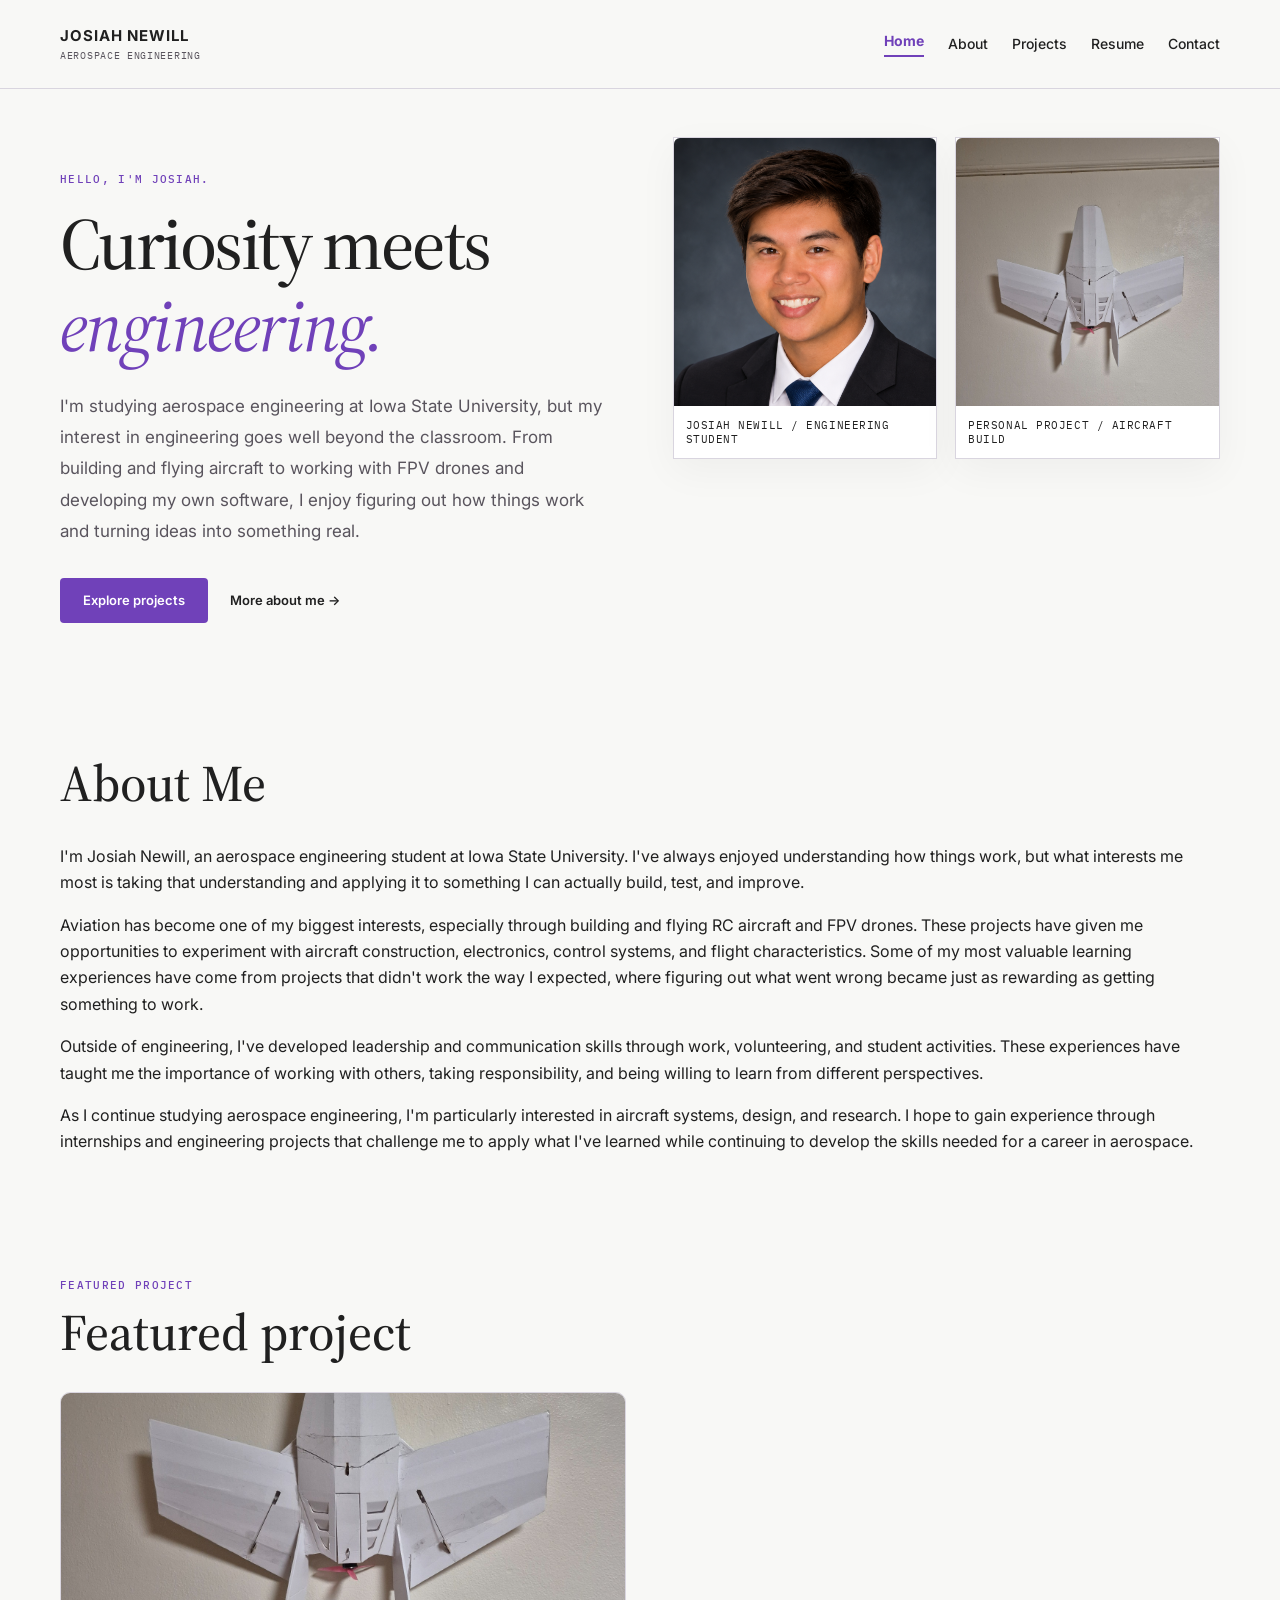
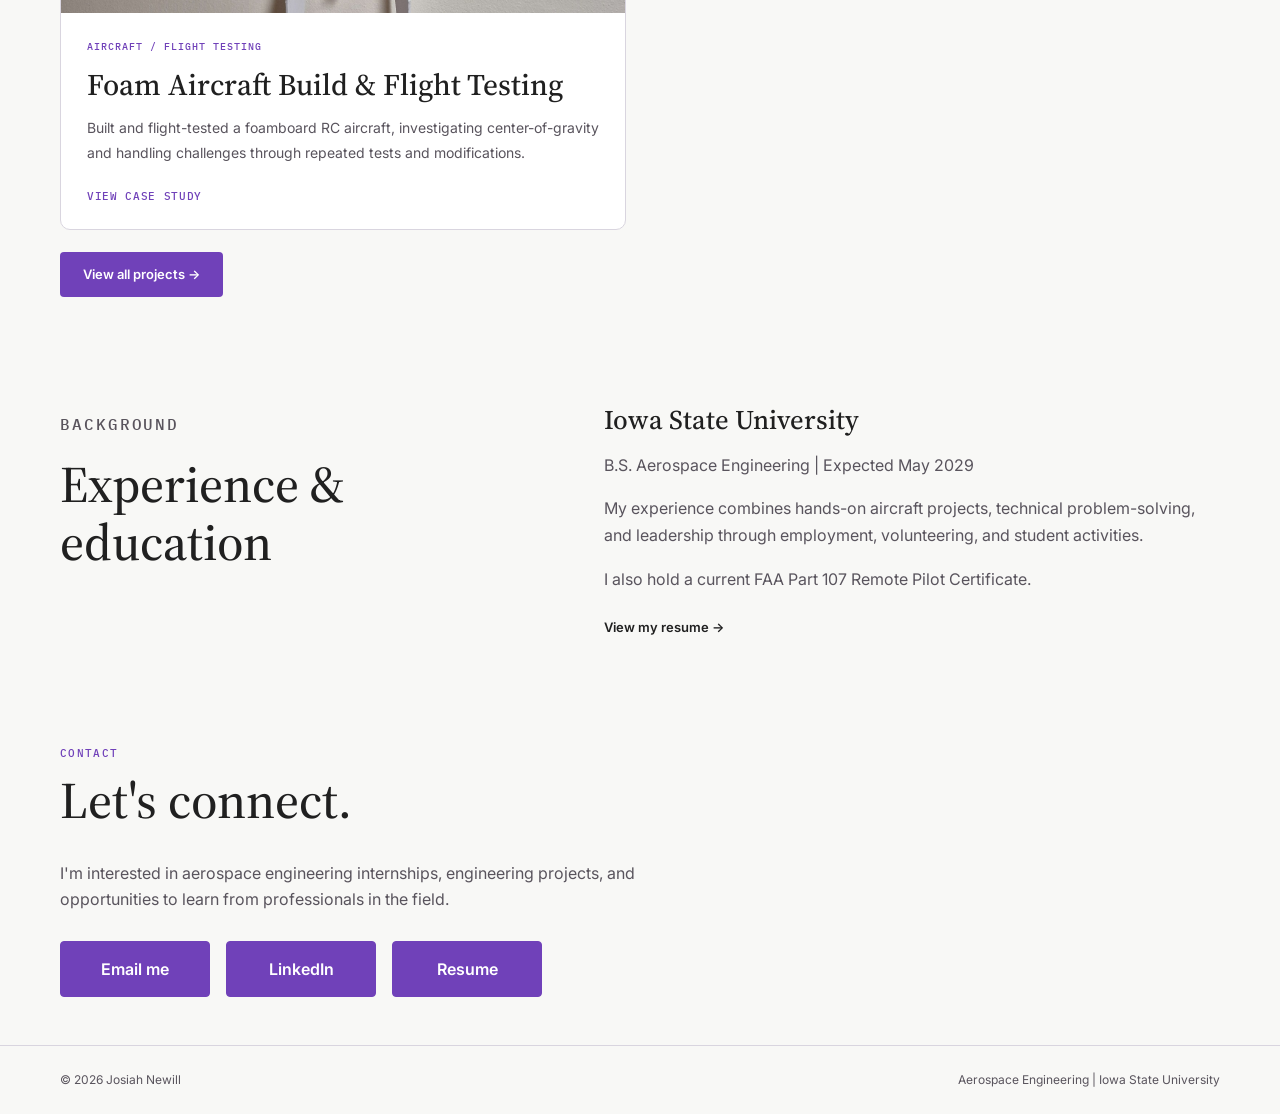
==== commit a92172c4: "Update portfolio 2026-11-12 21:31" ====
--- a/index.html
+++ b/index.html
@@ -1,5 +1,5 @@
 <!doctype html>
-<html lang="en"><head><meta charset="utf-8"><meta name="viewport" content="width=device-width,initial-scale=1"><meta name="description" content="Josiah Newill  aerospace engineering student and hands-on builder."><title>Josiah Newill | Aerospace Engineering</title><link rel="preconnect" href="https://fonts.googleapis.com"><link rel="preconnect" href="https://fonts.gstatic.com" crossorigin><link href="https://fonts.googleapis.com/css2?family=Inter:wght@400;500;600;700&family=Source+Serif+4:wght@400;500;600&family=IBM+Plex+Mono:wght@400;500&display=swap" rel="stylesheet"><link rel="stylesheet" href="css/style.css"><script defer src="js/main.js"></script>
+<html data-theme="light" lang="en"><head><meta charset="utf-8"><meta name="viewport" content="width=device-width,initial-scale=1"><meta name="description" content="Josiah Newill  aerospace engineering student and hands-on builder."><title>Josiah Newill | Aerospace Engineering</title><link rel="preconnect" href="https://fonts.googleapis.com"><link rel="preconnect" href="https://fonts.gstatic.com" crossorigin><link href="https://fonts.googleapis.com/css2?family=Inter:wght@400;500;600;700&family=Source+Serif+4:wght@400;500;600&family=IBM+Plex+Mono:wght@400;500&display=swap" rel="stylesheet"><link rel="stylesheet" href="css/style.css"><script defer src="js/main.js"></script>
 <link rel="canonical" href="https://jpnewill.com/">
 <link rel="icon" type="image/svg+xml" href="assets/JN_monogram_violet.svg?v=20261113">
 
--- a/css/style.css
+++ b/css/style.css
@@ -397,6 +397,7 @@
 }
 
 /* PORTFOLIO V2 SECTION DIVIDERS END */
+
 /* BEGIN PORTFOLIO V2 VISUAL FIXES */
 /* One page background in both themes; cards retain a contrasting surface. */
 html, body, main, .section, .section.alt, .alt, .site-header, .footer {
@@ -435,4 +436,184 @@
   .hero { padding-block: 36px !important; }
   .home-contact-links a { flex: 1 1 140px; }
 }
-/* END PORTFOLIO V2 VISUAL FIXES */+/* END PORTFOLIO V2 VISUAL FIXES */
+/* CONTACT BUTTON REFINEMENT START */
+
+/* Contact page button grid */
+.contact-options {
+    display: grid !important;
+    grid-template-columns: repeat(3, minmax(0, 1fr));
+    gap: 20px !important;
+    margin-top: 32px !important;
+    align-items: stretch;
+}
+
+/* Square-cornered rectangular contact buttons */
+.contact-option {
+    display: flex !important;
+    flex-direction: column;
+    align-items: center;
+    justify-content: center;
+    text-align: center;
+    gap: 10px;
+    min-height: 120px;
+    padding: 24px 18px !important;
+    border-radius: 4px !important;
+    background: #7041B9 !important;
+    color: #FFFFFF !important;
+    border: 1px solid #7041B9 !important;
+    text-decoration: none !important;
+    transition: transform .2s ease, background .2s ease;
+}
+
+.contact-option:hover {
+    transform: translateY(-3px);
+    background: #5D319F !important;
+}
+
+.contact-option strong,
+.contact-option .eyebrow,
+.contact-option span {
+    color: #FFFFFF !important;
+}
+
+/* Homepage contact buttons */
+.home-contact-links {
+    display: flex !important;
+    flex-wrap: wrap;
+    gap: 16px !important;
+    margin-top: 28px !important;
+}
+
+.home-contact-links a {
+    display: inline-flex !important;
+    justify-content: center;
+    align-items: center;
+    min-width: 150px;
+    min-height: 52px;
+    padding: 14px 24px !important;
+    border-radius: 4px !important;
+    background: #7041B9 !important;
+    color: #FFFFFF !important;
+    border: 1px solid #7041B9 !important;
+    text-decoration: none !important;
+    font-weight: 600;
+}
+
+.home-contact-links a:hover {
+    background: #5D319F !important;
+}
+
+.contact-option:focus-visible,
+.home-contact-links a:focus-visible {
+    outline: 3px solid #7041B9;
+    outline-offset: 4px;
+}
+
+@media (max-width: 700px) {
+    .contact-options {
+        grid-template-columns: 1fr !important;
+        gap: 14px !important;
+    }
+
+    .contact-option {
+        min-height: 90px;
+    }
+
+    .home-contact-links a {
+        flex: 1 1 100%;
+    }
+}
+
+/* CONTACT BUTTON REFINEMENT END */
+/* CONTACT TILE FIX START */
+
+.contact-button-grid {
+    display: grid !important;
+    grid-template-columns: repeat(3, minmax(0, 1fr)) !important;
+    gap: 20px !important;
+    margin-top: 36px !important;
+    width: 100%;
+}
+
+.contact-button-grid .contact-tile {
+    box-sizing: border-box;
+    display: flex !important;
+    flex-direction: column !important;
+    align-items: center !important;
+    justify-content: center !important;
+    gap: 12px !important;
+    min-width: 0;
+    min-height: 145px !important;
+    padding: 24px !important;
+    background: #7041B9 !important;
+    color: #FFFFFF !important;
+    border: 1px solid #7041B9 !important;
+    border-radius: 4px !important;
+    text-align: center !important;
+    text-decoration: none !important;
+    box-shadow: none !important;
+    transition: background .2s ease, transform .2s ease;
+}
+
+.contact-button-grid .contact-tile:hover {
+    background: #5D319F !important;
+    transform: translateY(-3px);
+}
+
+.contact-button-grid .contact-tile strong {
+    display: block;
+    color: #FFFFFF !important;
+    font-size: 18px;
+    font-weight: 600;
+}
+
+.contact-button-grid .contact-tile-icon {
+    display: block;
+    color: #FFFFFF !important;
+    font-family: Arial, sans-serif;
+    font-size: 30px;
+    font-weight: 700;
+    line-height: 1;
+}
+
+.contact-button-grid .contact-tile:focus-visible {
+    outline: 3px solid #7041B9;
+    outline-offset: 4px;
+}
+
+@media (max-width: 700px) {
+    .contact-button-grid {
+        grid-template-columns: 1fr !important;
+        gap: 14px !important;
+    }
+
+    .contact-button-grid .contact-tile {
+        min-height: 110px !important;
+    }
+}
+
+/* CONTACT TILE FIX END */
+/* FORCE LIGHT MODE START */
+
+:root,
+html,
+html[data-theme="light"],
+html[data-theme="dark"] {
+    color-scheme: light !important;
+
+    --bg: #F8F8F6 !important;
+    --surface: #FFFFFF !important;
+    --text: #202020 !important;
+    --muted: #59545D !important;
+    --accent: #7041B9 !important;
+    --border: #D9D5DF !important;
+}
+
+html,
+body {
+    background-color: #F8F8F6 !important;
+    color: #202020 !important;
+}
+
+/* FORCE LIGHT MODE END */
